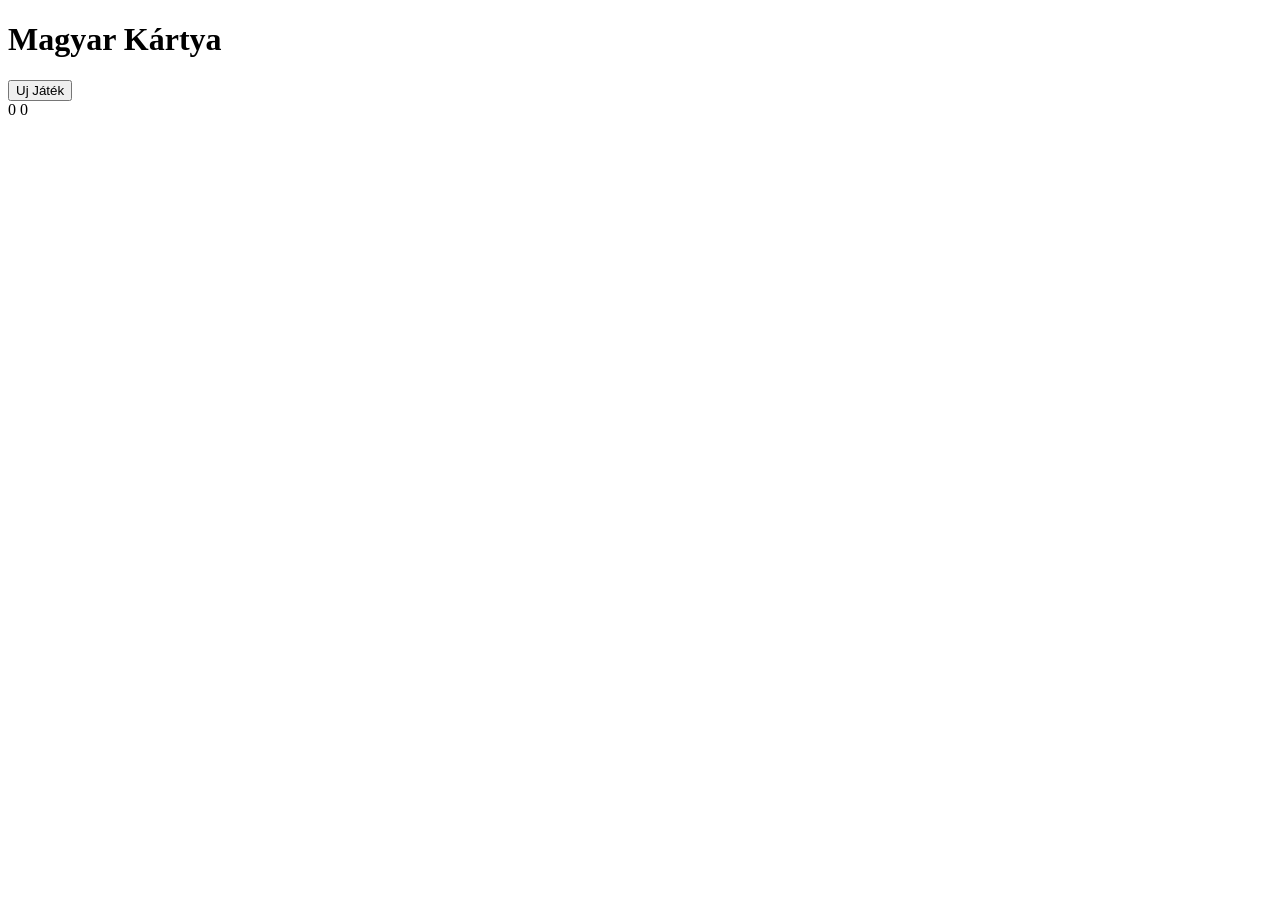
==== pages/card.html @ 400e3fad "starting last page" ====
<!doctype html>
<html lang="en">
  <head>
    <meta charset="UTF-8" />
    <meta name="viewport" content="width=device-width, initial-scale=1.0" />
    <title>Document</title>
  </head>
  <body>
    <main>
      <header>
        <h1>Magyar Kártya</h1>
        <button>Uj Játék</button>
      </header>
      <main>
        <div>
          <span id="point">0</span>
          <span id="robotPoint">0</span>
        </div>
      </main>
    </main>

    <script src="../vendor/lucide.min.js"></script>
    <script src="../js/core/app.js"></script>
    <script src="../js/core/dom.js"></script>
    <script src="../js/core/icons.js"></script>
    <script src="../js/core/storage.js"></script>
    <script src="../js/components/theme.js"></script>
    <script src="../js/components/layout.js"></script>
    <script src="../js/pages/fruits/data.js"></script>
    <script src="../js/pages/fruits/score.js"></script>
    <script src="../js/pages/fruits/map.js"></script>
    <script src="../js/pages/fruits/board.js"></script>
    <script src="../js/pages/fruits/actions.js"></script>
    <script src="../js/pages/fruits/index.js"></script>
    <script src="../js/boot.js"></script>
  </body>
</html>
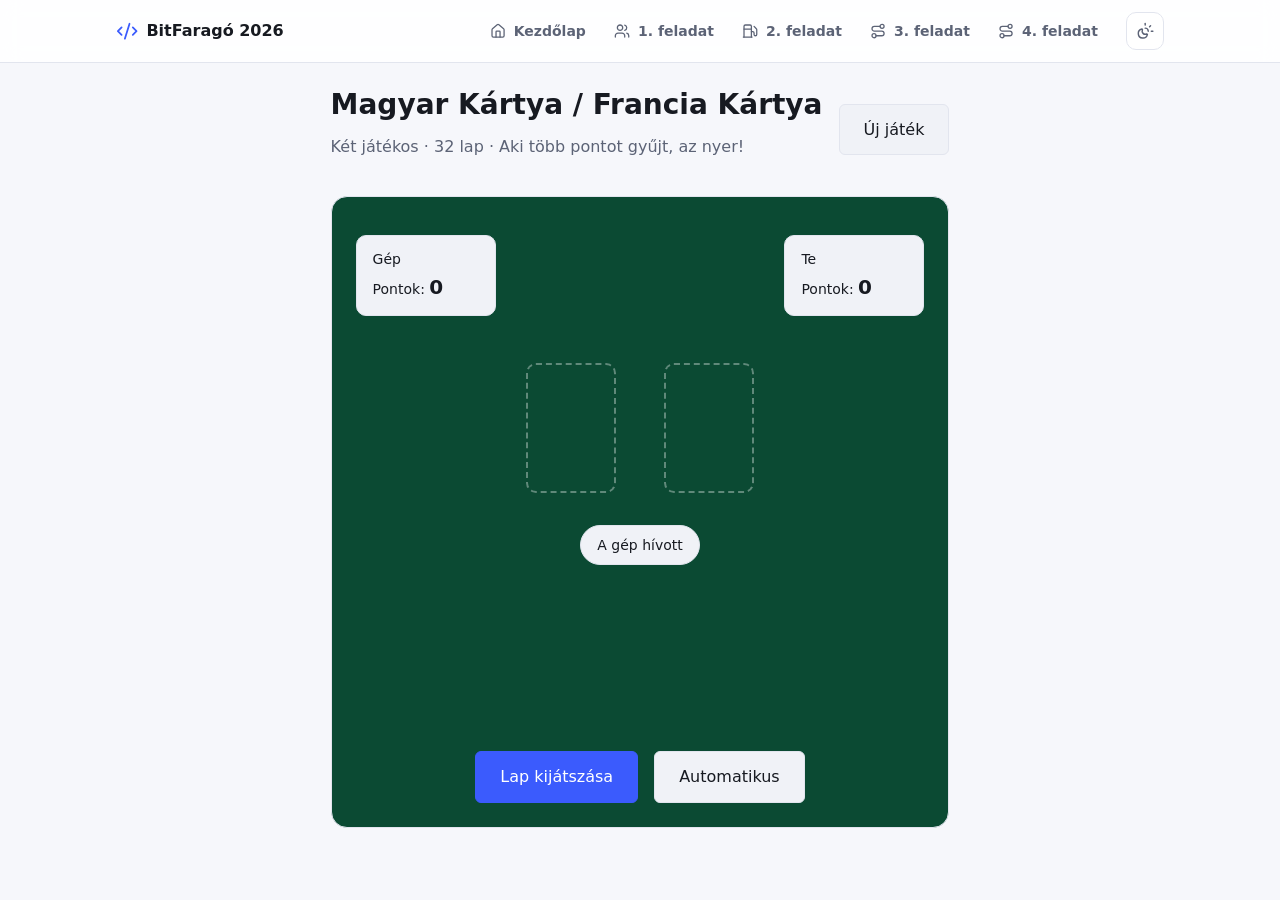
==== commit 96adb23b: "started last page" ====
--- a/pages/card.html
+++ b/pages/card.html
@@ -4,21 +4,53 @@
     <meta charset="UTF-8" />
     <meta name="viewport" content="width=device-width, initial-scale=1.0" />
     <title>Document</title>
+    <link rel="stylesheet" href="../css/pages/card.css" />
+    <link rel="stylesheet" href="../css/main.css" />
   </head>
-  <body>
-    <main>
-      <header>
-        <h1>Magyar Kártya</h1>
-        <button>Uj Játék</button>
-      </header>
+  <body data-page="card" data-base="../">
+    <header class="header" id="header"></header>
+
+    <div class="app">
       <main>
-        <div>
-          <span id="point">0</span>
-          <span id="robotPoint">0</span>
-        </div>
+        <section class="topClass">
+          <div>
+            <h1>Magyar Kártya / Francia Kártya</h1>
+            <p>Két játékos · 32 lap · Aki több pontot gyűjt, az nyer!</p>
+          </div>
+          <button id="newGameBtn">Új játék</button>
+        </section>
+
+        <section class="table">
+          <div class="topRow">
+            <div class="playerBox">
+              Gép<br />Pontok: <span id="robotPoint">0</span>
+            </div>
+            <div id="robotCards"></div>
+            <div class="playerBox">
+              Te<br />Pontok: <span id="playerPoint">0</span>
+            </div>
+          </div>
+
+          <div id="playCards">
+            <span class="callerCard"></span>
+            <span class="responseCard"></span>
+          </div>
+
+          <p id="status">A gép hívott</p>
+
+          <div id="playerCards"></div>
+
+          <div class="buttons">
+            <button id="playBtn">Lap kijátszása</button>
+            <button id="autoBtn">Automatikus</button>
+          </div>
+        </section>
+
       </main>
-    </main>
+    </div>
 
+    <script src="../js/pages/cards/game.js"></script>
+    <script src="../js/pages/cards/card.js"></script>
     <script src="../vendor/lucide.min.js"></script>
     <script src="../js/core/app.js"></script>
     <script src="../js/core/dom.js"></script>
@@ -26,12 +58,6 @@
     <script src="../js/core/storage.js"></script>
     <script src="../js/components/theme.js"></script>
     <script src="../js/components/layout.js"></script>
-    <script src="../js/pages/fruits/data.js"></script>
-    <script src="../js/pages/fruits/score.js"></script>
-    <script src="../js/pages/fruits/map.js"></script>
-    <script src="../js/pages/fruits/board.js"></script>
-    <script src="../js/pages/fruits/actions.js"></script>
-    <script src="../js/pages/fruits/index.js"></script>
     <script src="../js/boot.js"></script>
   </body>
 </html>
--- a/css/pages/card.css
+++ b/css/pages/card.css
@@ -0,0 +1,122 @@
+.app {
+  --table-green: #0b4a33;
+  max-width: var(--content-width);
+  margin: 0 auto;
+  padding: var(--space-5);
+}
+
+.app main {
+  display: flex;
+  flex-direction: column;
+  gap: var(--space-5);
+}
+
+/* ===== Fejléc ===== */
+.topClass {
+  display: flex;
+  justify-content: space-between;
+  align-items: center;
+  gap: var(--space-4);
+}
+.topClass h1 {
+  font-size: var(--size-xl);
+}
+.topClass p {
+  color: var(--color-text-muted);
+  margin-top: var(--space-1);
+}
+
+/* ===== Asztal ===== */
+.table {
+  background: var(--table-green);
+  color: #fff;
+  border: 1px solid var(--color-border);
+  border-radius: var(--radius-lg);
+  padding: var(--space-5);
+  display: flex;
+  flex-direction: column;
+  align-items: center;
+  gap: var(--space-6);
+}
+
+.topRow {
+  width: 100%;
+  display: flex;
+  justify-content: space-between;
+  align-items: center;
+}
+
+.playerBox {
+  background: var(--color-surface-2);
+  color: var(--color-text);
+  border: 1px solid var(--color-border);
+  border-radius: var(--radius-md);
+  padding: var(--space-3) var(--space-4);
+  line-height: 1.6;
+  min-width: 140px;
+}
+.playerBox span {
+  font-weight: bold;
+  font-size: var(--size-lg);
+}
+
+#robotCards,
+#playerCards {
+  display: flex;
+  gap: var(--space-3);
+  min-height: 110px;
+}
+
+/* ===== Kijátszott lapok helye ===== */
+#playCards {
+  display: flex;
+  gap: var(--space-7);
+}
+
+.callerCard,
+.responseCard {
+  display: inline-block;
+  width: 90px;
+  height: 130px;
+  border: 2px dashed rgba(255, 255, 255, 0.35);
+  border-radius: var(--radius-md);
+}
+
+#status {
+  background: var(--color-surface-2);
+  color: var(--color-text);
+  border: 1px solid var(--color-border);
+  border-radius: var(--radius-full);
+  padding: var(--space-2) var(--space-4);
+  font-size: var(--size-sm);
+}
+
+/* ===== Gombok ===== */
+.buttons {
+  display: flex;
+  gap: var(--space-4);
+}
+
+.app button {
+  background: var(--color-surface-2);
+  color: var(--color-text);
+  border: 1px solid var(--color-border);
+  border-radius: var(--radius-sm);
+  padding: var(--space-3) var(--space-5);
+  font-size: var(--size-md);
+  cursor: pointer;
+  transition: var(--transition);
+}
+.app button:hover {
+  filter: brightness(1.1);
+}
+
+#playBtn {
+  background: var(--color-primary);
+  border-color: var(--color-primary);
+  color: #fff;
+}
+
+#info {
+  color: var(--color-text-muted);
+}
--- a/css/main.css
+++ b/css/main.css
@@ -0,0 +1,14 @@
+@import url("base/variables.css");
+@import url("base/base.css");
+@import url("base/icons.css");
+
+@import url("layout/page.css");
+@import url("layout/header.css");
+
+@import url("components/button.css");
+@import url("components/card.css");
+@import url("components/badge.css");
+@import url(components/statCards.css);
+@import url(components/newRefuel.css);
+@import url(components/montlyStat.css);
+@import url(components/refuelHistory.css);
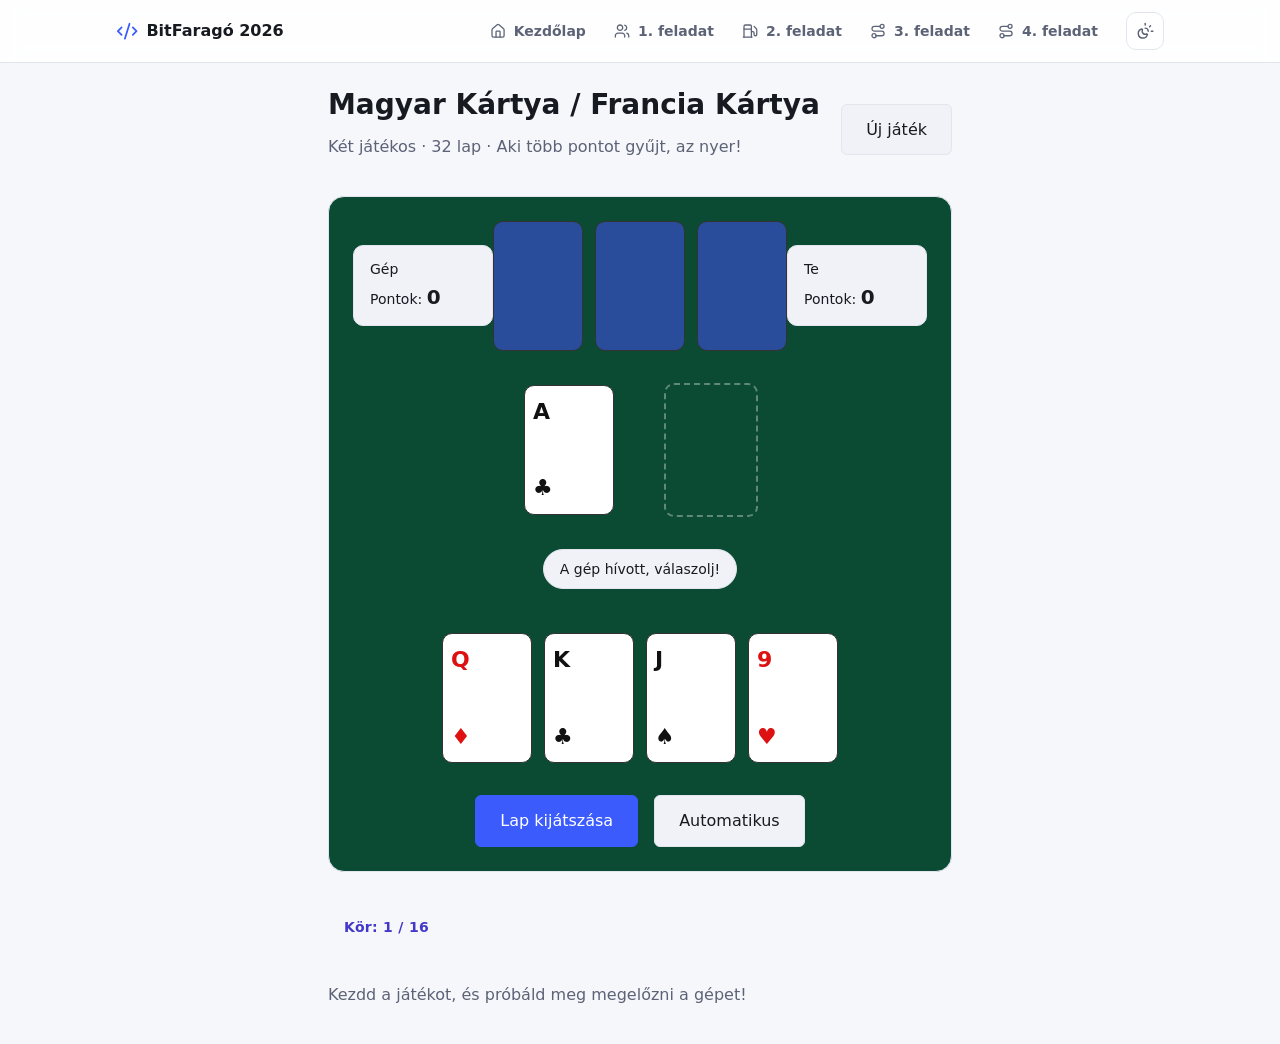
==== commit d086bf77: "added game mechanic" ====
--- a/pages/card.html
+++ b/pages/card.html
@@ -45,7 +45,8 @@
             <button id="autoBtn">Automatikus</button>
           </div>
         </section>
-
+        <p id="roundCounter"></p>
+        <p id="info">Kezdd a játékot, és próbáld meg megelőzni a gépet!</p>
       </main>
     </div>
 
